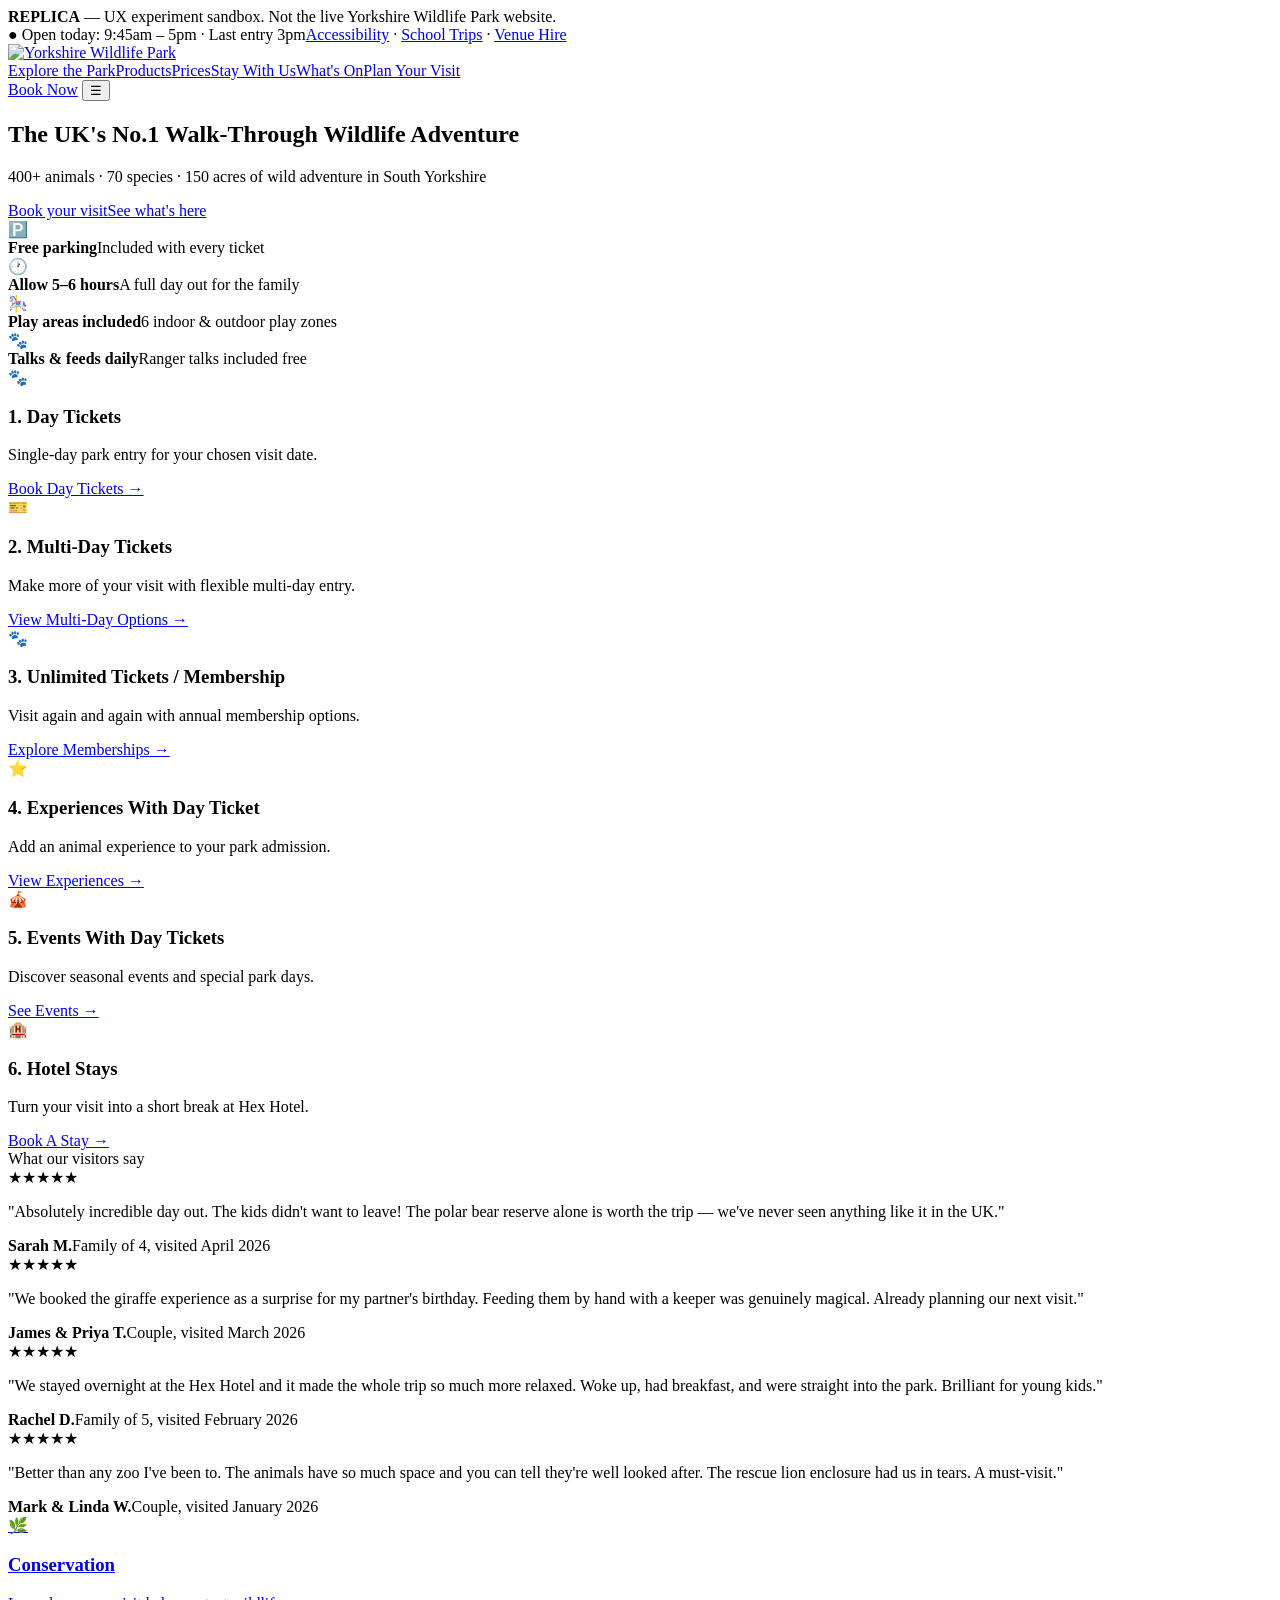
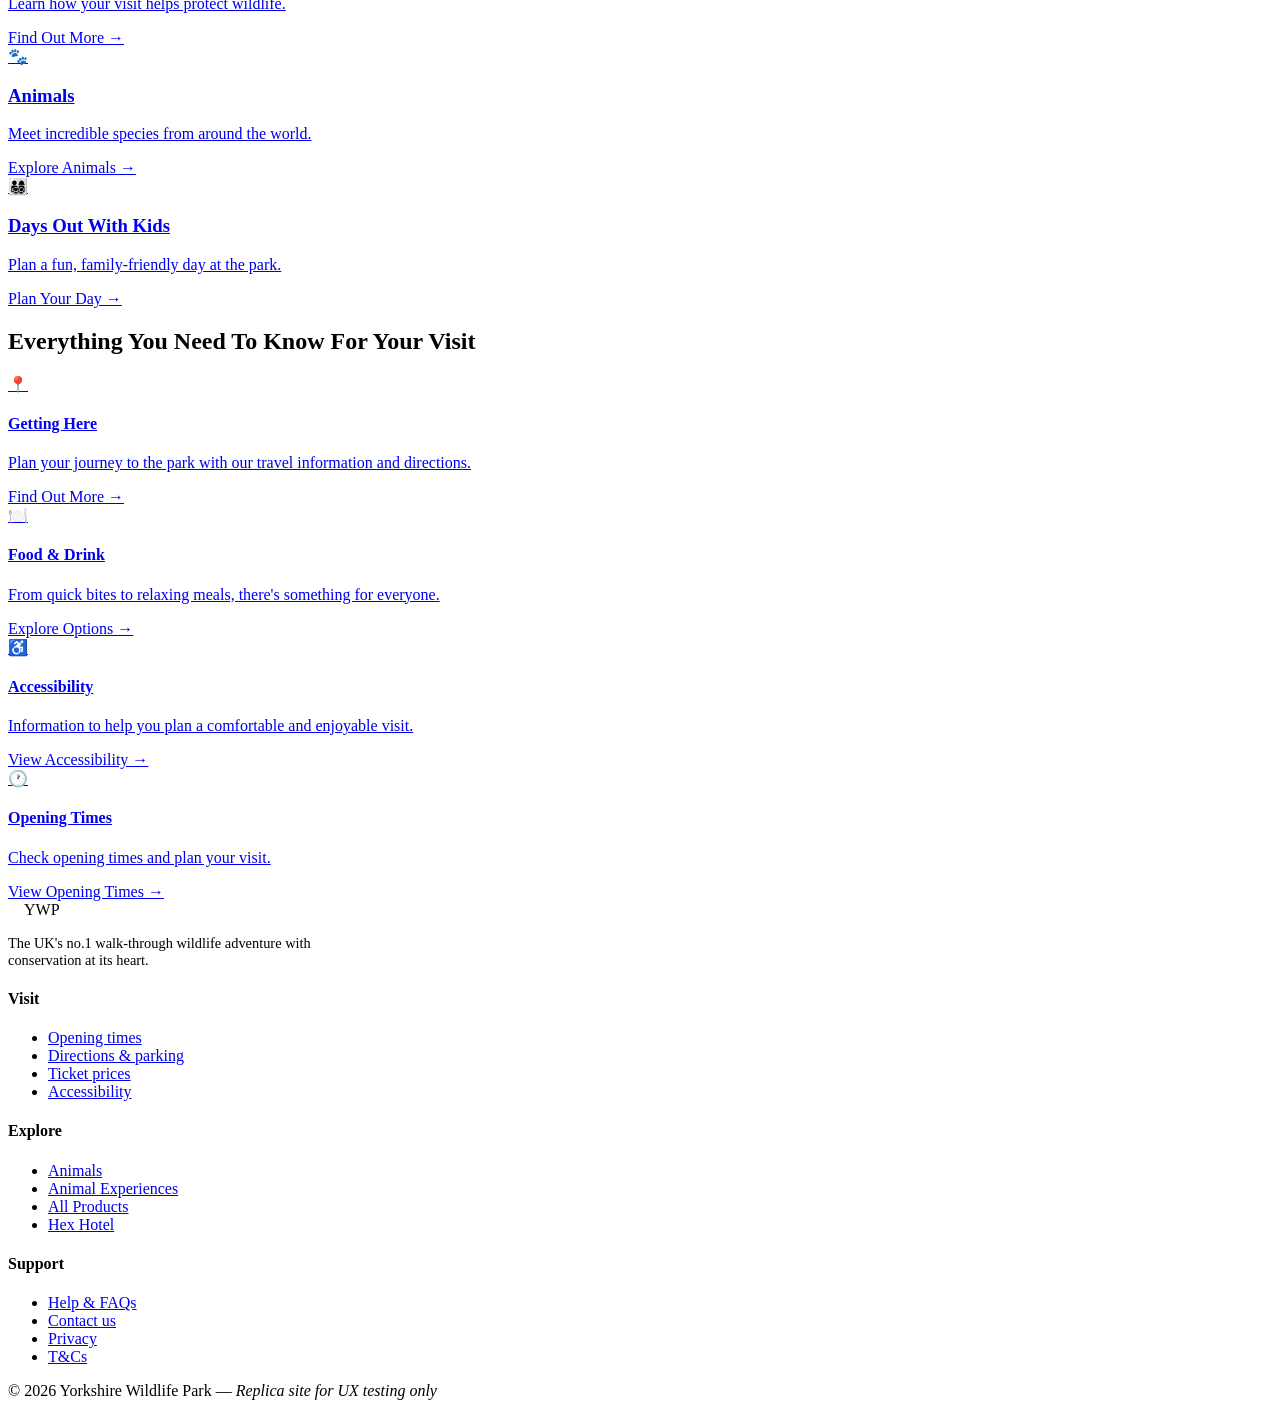
==== index.html @ b97935c6 "Add files via upload" ====
<!doctype html>
<html lang="en">
<head>
<meta charset="utf-8">
<meta name="viewport" content="width=device-width,initial-scale=1">
<title>Yorkshire Wildlife Park — Replica</title>
<link rel="stylesheet" href="css/styles.css">
</head>
<body>
<div class="replica-banner"><strong>REPLICA</strong> — UX experiment sandbox. Not the live Yorkshire Wildlife Park website.</div>
<div class="top-strip"><div class="container"><span class="open-now">● Open today: 9:45am – 5pm · Last entry 3pm</span><span><a href="#">Accessibility</a> · <a href="#">School Trips</a> · <a href="#">Venue Hire</a></span></div></div>
<header class="site-header"><div class="container">
  <a href="index.html" class="logo"><img src="https://www.yorkshirewildlifepark.com/media/x43p1ox4/ywp-primary-logo.svg" alt="Yorkshire Wildlife Park" class="logo-img"></a>
  <nav class="main-nav" id="main-nav"><a href="explore.html">Explore the Park</a><a href="products.html">Products</a><a href="tickets.html">Prices</a><a href="short-breaks.html">Stay With Us</a><a href="#">What's On</a><a href="plan.html">Plan Your Visit</a></nav>
  <a href="booking.html" class="btn btn-primary btn-sm">Book Now</a>
  <button class="mobile-toggle" aria-label="Menu" onclick="document.getElementById('main-nav').classList.toggle('open')">☰</button>
</div></header>

<section class="hero"><div class="container">
  <h1>The UK's No.1 Walk-Through Wildlife Adventure</h1>
  <p class="tagline">400+ animals · 70 species · 150 acres of wild adventure in South Yorkshire</p>
  <div class="hero-ctas"><a href="booking.html" class="btn btn-primary btn-lg">Book your visit</a><a href="explore.html" class="btn btn-ghost btn-lg">See what's here</a></div>
</div></section>

<section class="key-facts"><div class="container">
  <div class="fact"><span class="fact-icon">🅿️</span><div><strong>Free parking</strong><span>Included with every ticket</span></div></div>
  <div class="fact"><span class="fact-icon">🕐</span><div><strong>Allow 5–6 hours</strong><span>A full day out for the family</span></div></div>
  <div class="fact"><span class="fact-icon">🎠</span><div><strong>Play areas included</strong><span>6 indoor &amp; outdoor play zones</span></div></div>
  <div class="fact"><span class="fact-icon">🐾</span><div><strong>Talks &amp; feeds daily</strong><span>Ranger talks included free</span></div></div>
</div></section>

<section class="content"><div class="container">
  <div class="booking-options-grid">
    <div class="booking-option-card"><div class="bo-icon">🐾</div><h3>1. Day Tickets</h3><p>Single-day park entry for your chosen visit date.</p><div class="bo-divider"></div><div class="bo-img" style="background-image:url('https://www.yorkshirewildlifepark.com/media/s0nf1svi/better-vista.jpg');"></div><a href="booking.html" class="btn bo-btn">Book Day Tickets →</a></div>
    <div class="booking-option-card"><div class="bo-icon">🎫</div><h3>2. Multi-Day Tickets</h3><p>Make more of your visit with flexible multi-day entry.</p><div class="bo-divider"></div><div class="bo-img" style="background-image:url('https://www.yorkshirewildlifepark.com/media/0mpiyele/family-entering-ywp.jpg');"></div><a href="booking.html" class="btn bo-btn">View Multi-Day Options →</a></div>
    <div class="booking-option-card"><div class="bo-icon">🐾</div><h3>3. Unlimited Tickets / Membership</h3><p>Visit again and again with annual membership options.</p><div class="bo-divider"></div><div class="bo-img" style="background-image:url('https://www.yorkshirewildlifepark.com/media/ey4ndnwn/dsc04954-2.jpg');"></div><a href="#" class="btn bo-btn">Explore Memberships →</a></div>
    <div class="booking-option-card"><div class="bo-icon">⭐</div><h3>4. Experiences With Day Ticket</h3><p>Add an animal experience to your park admission.</p><div class="bo-divider"></div><div class="bo-img" style="background-image:url('https://www.yorkshirewildlifepark.com/media/tj0fab3y/ywp-images-3207.jpg');"></div><a href="experiences.html" class="btn bo-btn">View Experiences →</a></div>
    <div class="booking-option-card"><div class="bo-icon">🎪</div><h3>5. Events With Day Tickets</h3><p>Discover seasonal events and special park days.</p><div class="bo-divider"></div><div class="bo-img" style="background-image:url('https://www.yorkshirewildlifepark.com/media/ktldeo01/wild-live-2026-background.jpg');"></div><a href="#" class="btn bo-btn">See Events →</a></div>
    <div class="booking-option-card"><div class="bo-icon">🏨</div><h3>6. Hotel Stays</h3><p>Turn your visit into a short break at Hex Hotel.</p><div class="bo-divider"></div><div class="bo-img" style="background-image:url('https://www.yorkshirewildlifepark.com/media/pyknnd5c/dsc_3728-hex-wildlife.jpg');"></div><a href="short-breaks.html" class="btn bo-btn">Book A Stay →</a></div>
  </div>
</div></section>

<section class="testimonials"><div class="container">
  <div class="section-head"><div class="eyebrow">What our visitors say</div></div>
  <div class="testimonials-grid">
    <div class="testimonial-card"><div class="testimonial-stars">★★★★★</div><p class="testimonial-quote">"Absolutely incredible day out. The kids didn't want to leave! The polar bear reserve alone is worth the trip — we've never seen anything like it in the UK."</p><div class="testimonial-author"><strong>Sarah M.</strong><span>Family of 4, visited April 2026</span></div></div>
    <div class="testimonial-card"><div class="testimonial-stars">★★★★★</div><p class="testimonial-quote">"We booked the giraffe experience as a surprise for my partner's birthday. Feeding them by hand with a keeper was genuinely magical. Already planning our next visit."</p><div class="testimonial-author"><strong>James &amp; Priya T.</strong><span>Couple, visited March 2026</span></div></div>
    <div class="testimonial-card"><div class="testimonial-stars">★★★★★</div><p class="testimonial-quote">"We stayed overnight at the Hex Hotel and it made the whole trip so much more relaxed. Woke up, had breakfast, and were straight into the park. Brilliant for young kids."</p><div class="testimonial-author"><strong>Rachel D.</strong><span>Family of 5, visited February 2026</span></div></div>
    <div class="testimonial-card"><div class="testimonial-stars">★★★★★</div><p class="testimonial-quote">"Better than any zoo I've been to. The animals have so much space and you can tell they're well looked after. The rescue lion enclosure had us in tears. A must-visit."</p><div class="testimonial-author"><strong>Mark &amp; Linda W.</strong><span>Couple, visited January 2026</span></div></div>
  </div>
</div></section>

<section class="content" style="padding-top:0;"><div class="container">
  <div class="feature-cards-grid">
    <a href="#" class="feature-card"><div class="feature-card-bg" style="background-image:url('https://www.yorkshirewildlifepark.com/media/1afbctds/2023-project-polar-1-dr-ywp-13.jpg');"></div><div class="feature-card-overlay"><div class="feature-card-icon">🌿</div><h3>Conservation</h3><p>Learn how your visit helps protect wildlife.</p><span class="btn bo-btn">Find Out More →</span></div></a>
    <a href="explore.html" class="feature-card"><div class="feature-card-bg" style="background-image:url('https://www.yorkshirewildlifepark.com/media/mmroe2hb/2025-land-of-the-tiger-altai-dr-ywp-78.jpg');"></div><div class="feature-card-overlay"><div class="feature-card-icon">🐾</div><h3>Animals</h3><p>Meet incredible species from around the world.</p><span class="btn bo-btn">Explore Animals →</span></div></a>
    <a href="plan.html" class="feature-card"><div class="feature-card-bg" style="background-image:url('https://www.yorkshirewildlifepark.com/media/px0isaks/oasis-adventure-play-zip-wire.jpg');"></div><div class="feature-card-overlay"><div class="feature-card-icon">👨‍👩‍👧‍👦</div><h3>Days Out With Kids</h3><p>Plan a fun, family-friendly day at the park.</p><span class="btn bo-btn">Plan Your Day →</span></div></a>
  </div>
</div></section>

<section class="content alt"><div class="container">
  <h2 class="info-strip-title">Everything You Need To Know For Your Visit</h2>
  <div class="info-strip">
    <a href="plan.html" class="info-strip-card"><div class="info-strip-icon">📍</div><div><h4>Getting Here</h4><p>Plan your journey to the park with our travel information and directions.</p><span class="info-strip-link">Find Out More →</span></div></a>
    <a href="plan.html" class="info-strip-card"><div class="info-strip-icon">🍽️</div><div><h4>Food &amp; Drink</h4><p>From quick bites to relaxing meals, there's something for everyone.</p><span class="info-strip-link">Explore Options →</span></div></a>
    <a href="plan.html" class="info-strip-card"><div class="info-strip-icon">♿</div><div><h4>Accessibility</h4><p>Information to help you plan a comfortable and enjoyable visit.</p><span class="info-strip-link">View Accessibility →</span></div></a>
    <a href="plan.html" class="info-strip-card"><div class="info-strip-icon">🕐</div><div><h4>Opening Times</h4><p>Check opening times and plan your visit.</p><span class="info-strip-link">View Opening Times →</span></div></a>
  </div>
</div></section>

<footer class="site-footer"><div class="container"><div class="footer-grid">
  <div><img src="https://www.yorkshirewildlifepark.com/media/x43p1ox4/ywp-primary-logo.svg" alt="YWP" style="height:50px;margin-bottom:12px;filter:brightness(10);"><p style="margin-top:4px;font-size:0.9rem;max-width:360px;">The UK's no.1 walk-through wildlife adventure with conservation at its heart.</p></div>
  <div><h4>Visit</h4><ul><li><a href="plan.html">Opening times</a></li><li><a href="plan.html">Directions &amp; parking</a></li><li><a href="tickets.html">Ticket prices</a></li><li><a href="plan.html">Accessibility</a></li></ul></div>
  <div><h4>Explore</h4><ul><li><a href="explore.html">Animals</a></li><li><a href="experiences.html">Animal Experiences</a></li><li><a href="products.html">All Products</a></li><li><a href="short-breaks.html">Hex Hotel</a></li></ul></div>
  <div><h4>Support</h4><ul><li><a href="#">Help &amp; FAQs</a></li><li><a href="#">Contact us</a></li><li><a href="#">Privacy</a></li><li><a href="#">T&amp;Cs</a></li></ul></div>
</div><div class="copyright">© 2026 Yorkshire Wildlife Park — <em>Replica site for UX testing only</em></div></div></footer>
<script src="js/main.js"></script>
</body>
</html>
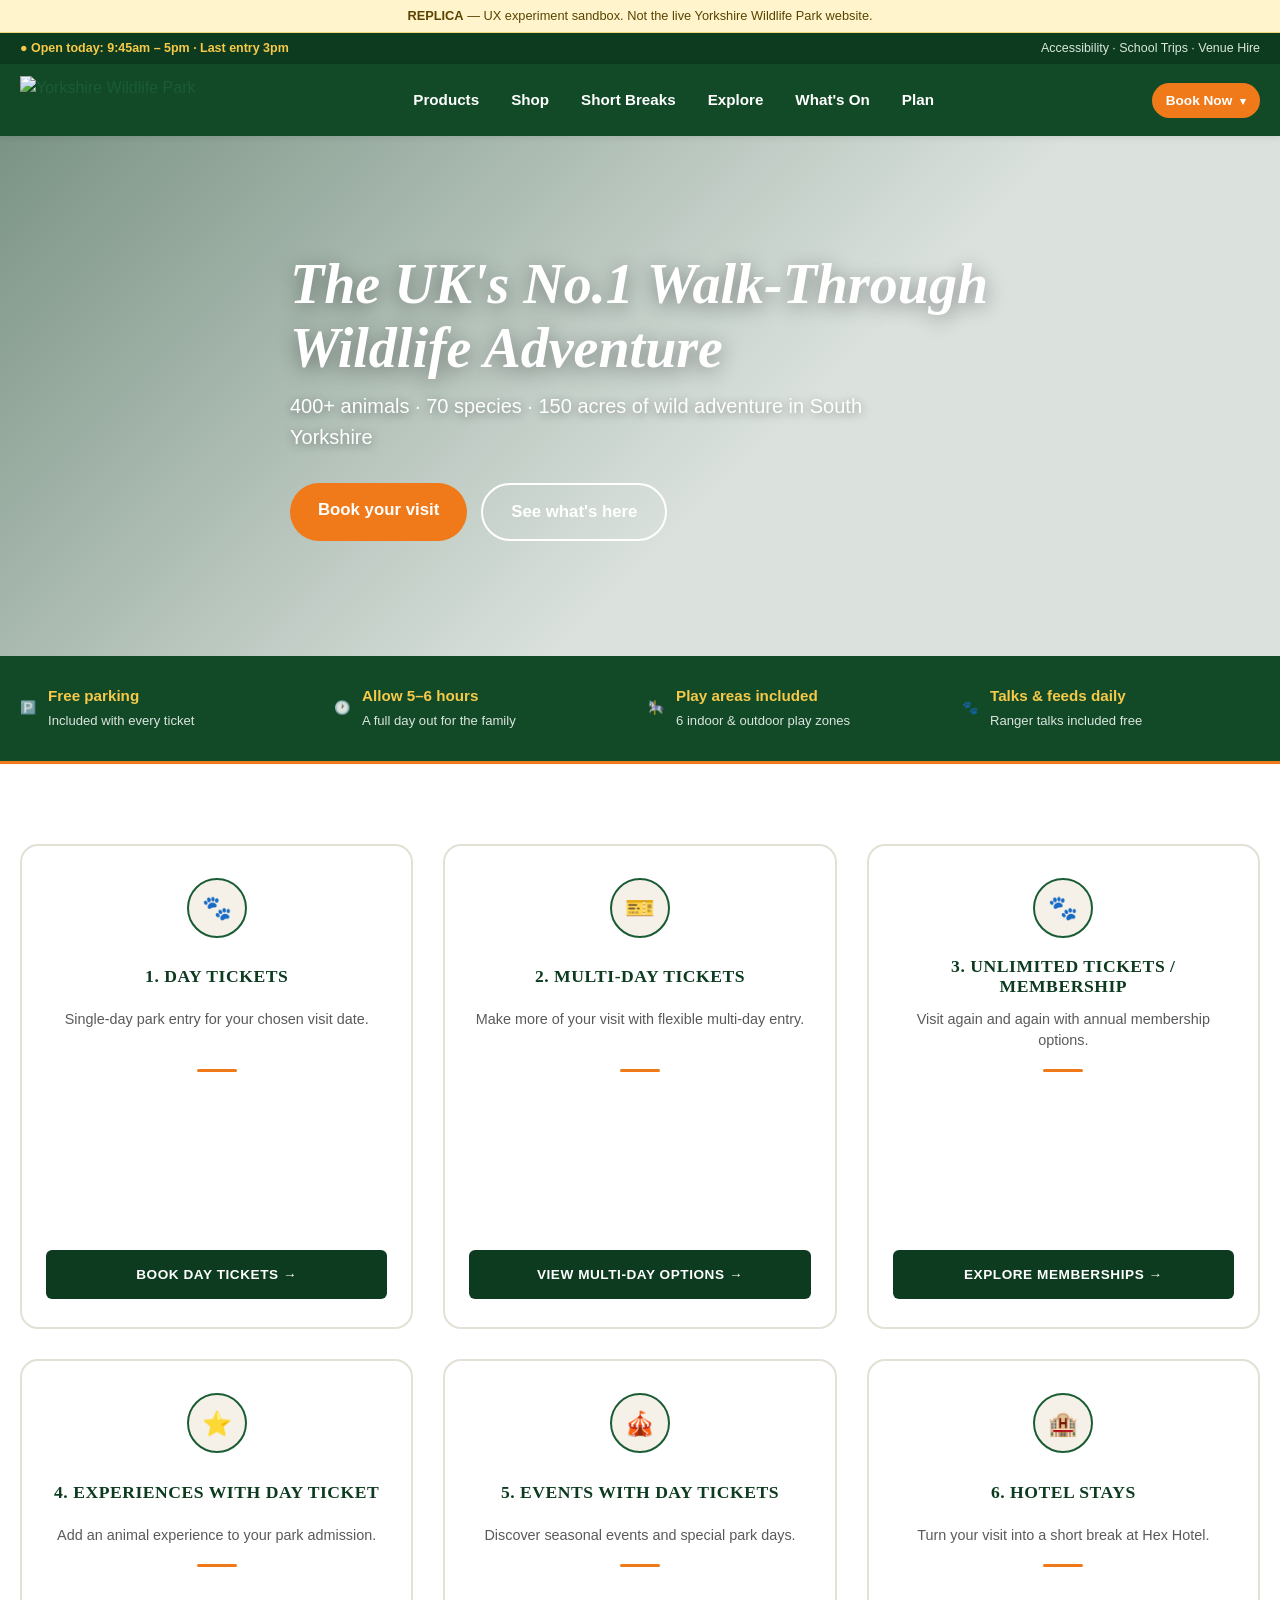
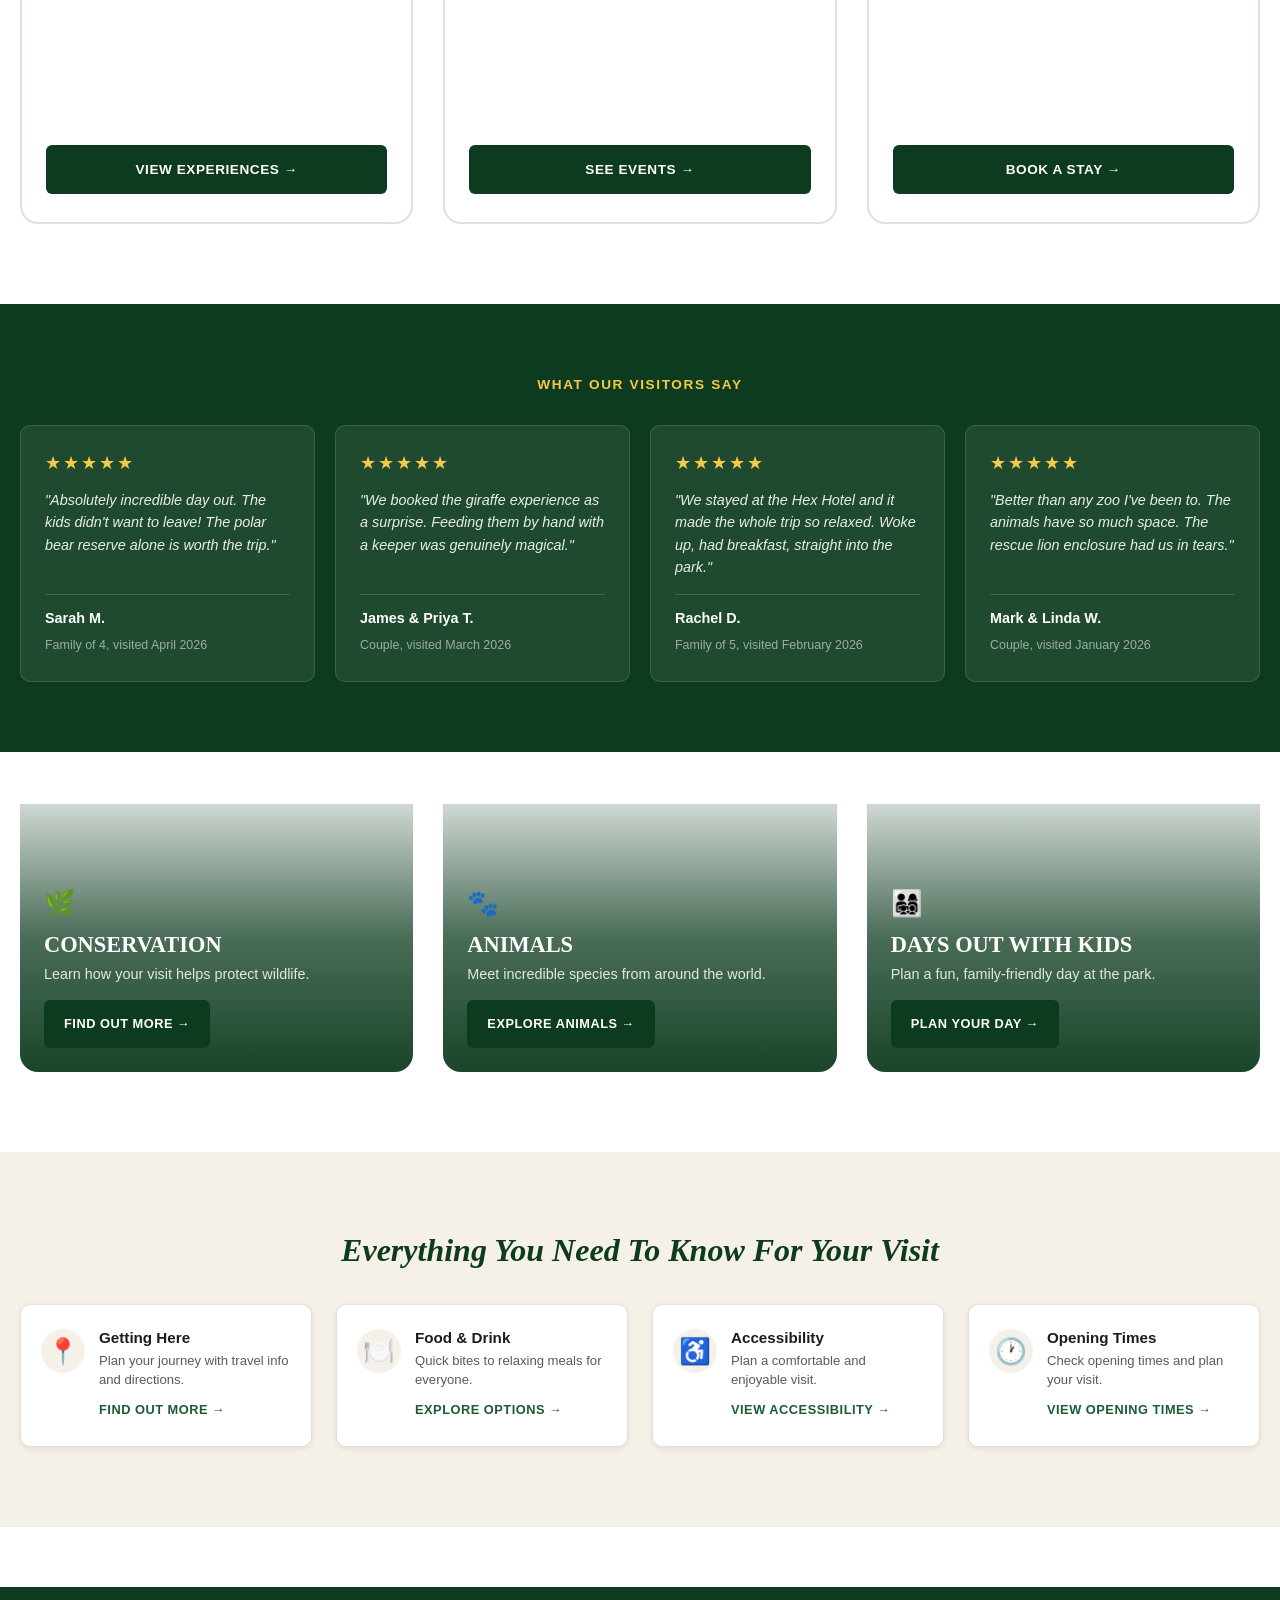
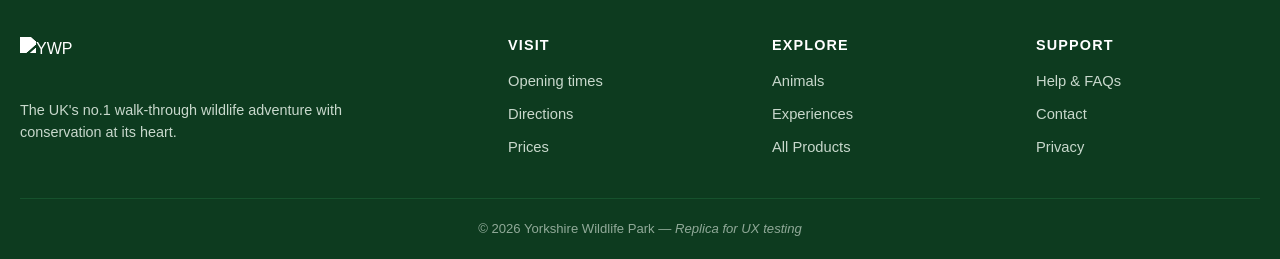
==== commit d9655966: "Add files via upload" ====
--- a/index.html
+++ b/index.html
@@ -11,8 +11,27 @@
 <div class="top-strip"><div class="container"><span class="open-now">● Open today: 9:45am – 5pm · Last entry 3pm</span><span><a href="#">Accessibility</a> · <a href="#">School Trips</a> · <a href="#">Venue Hire</a></span></div></div>
 <header class="site-header"><div class="container">
   <a href="index.html" class="logo"><img src="https://www.yorkshirewildlifepark.com/media/x43p1ox4/ywp-primary-logo.svg" alt="Yorkshire Wildlife Park" class="logo-img"></a>
-  <nav class="main-nav" id="main-nav"><a href="explore.html">Explore the Park</a><a href="products.html">Products</a><a href="tickets.html">Prices</a><a href="short-breaks.html">Stay With Us</a><a href="#">What's On</a><a href="plan.html">Plan Your Visit</a></nav>
-  <a href="booking.html" class="btn btn-primary btn-sm">Book Now</a>
+  <nav class="main-nav" id="main-nav">
+    <a href="products.html">Products</a>
+    <a href="#">Shop</a>
+    <a href="short-breaks.html">Short Breaks</a>
+    <a href="explore.html">Explore</a>
+    <a href="#">What's On</a>
+    <a href="plan.html">Plan</a>
+  </nav>
+  <div class="book-now-wrap">
+    <a href="#" class="btn btn-primary btn-sm book-now-trigger">Book Now <span class="caret">▾</span><span class="basket-badge">0</span></a>
+    <div class="mega-menu">
+      <div class="mega-menu-grid">
+        <a href="products.html" class="mm-item"><div class="mm-icon">🎟️</div><div><span class="mm-label">View Full Range</span><span class="mm-btn">Browse</span></div></a>
+        <a href="#" class="mm-item"><div class="mm-icon">🎵</div><div><span class="mm-label">Wild Live Concerts</span><span class="mm-btn">Book tickets</span></div></a>
+        <a href="experiences.html" class="mm-item"><div class="mm-icon">🐾</div><div><span class="mm-label">Animal Experiences</span><span class="mm-btn">Book now</span></div></a>
+        <a href="#" class="mm-item"><div class="mm-icon">👤</div><div><span class="mm-label">Members Admission</span><span class="mm-btn">Log in</span></div></a>
+        <a href="#" class="mm-item"><div class="mm-icon">🎪</div><div><span class="mm-label">Event Admission</span><span class="mm-btn">Find out more</span></div></a>
+        <a href="#" class="mm-item"><div class="mm-icon">🎁</div><div><span class="mm-label">Redeem Vouchers</span><span class="mm-btn">Redeem here</span></div></a>
+      </div>
+    </div>
+  </div>
   <button class="mobile-toggle" aria-label="Menu" onclick="document.getElementById('main-nav').classList.toggle('open')">☰</button>
 </div></header>
 
@@ -43,10 +62,10 @@
 <section class="testimonials"><div class="container">
   <div class="section-head"><div class="eyebrow">What our visitors say</div></div>
   <div class="testimonials-grid">
-    <div class="testimonial-card"><div class="testimonial-stars">★★★★★</div><p class="testimonial-quote">"Absolutely incredible day out. The kids didn't want to leave! The polar bear reserve alone is worth the trip — we've never seen anything like it in the UK."</p><div class="testimonial-author"><strong>Sarah M.</strong><span>Family of 4, visited April 2026</span></div></div>
-    <div class="testimonial-card"><div class="testimonial-stars">★★★★★</div><p class="testimonial-quote">"We booked the giraffe experience as a surprise for my partner's birthday. Feeding them by hand with a keeper was genuinely magical. Already planning our next visit."</p><div class="testimonial-author"><strong>James &amp; Priya T.</strong><span>Couple, visited March 2026</span></div></div>
-    <div class="testimonial-card"><div class="testimonial-stars">★★★★★</div><p class="testimonial-quote">"We stayed overnight at the Hex Hotel and it made the whole trip so much more relaxed. Woke up, had breakfast, and were straight into the park. Brilliant for young kids."</p><div class="testimonial-author"><strong>Rachel D.</strong><span>Family of 5, visited February 2026</span></div></div>
-    <div class="testimonial-card"><div class="testimonial-stars">★★★★★</div><p class="testimonial-quote">"Better than any zoo I've been to. The animals have so much space and you can tell they're well looked after. The rescue lion enclosure had us in tears. A must-visit."</p><div class="testimonial-author"><strong>Mark &amp; Linda W.</strong><span>Couple, visited January 2026</span></div></div>
+    <div class="testimonial-card"><div class="testimonial-stars">★★★★★</div><p class="testimonial-quote">"Absolutely incredible day out. The kids didn't want to leave! The polar bear reserve alone is worth the trip."</p><div class="testimonial-author"><strong>Sarah M.</strong><span>Family of 4, visited April 2026</span></div></div>
+    <div class="testimonial-card"><div class="testimonial-stars">★★★★★</div><p class="testimonial-quote">"We booked the giraffe experience as a surprise. Feeding them by hand with a keeper was genuinely magical."</p><div class="testimonial-author"><strong>James &amp; Priya T.</strong><span>Couple, visited March 2026</span></div></div>
+    <div class="testimonial-card"><div class="testimonial-stars">★★★★★</div><p class="testimonial-quote">"We stayed at the Hex Hotel and it made the whole trip so relaxed. Woke up, had breakfast, straight into the park."</p><div class="testimonial-author"><strong>Rachel D.</strong><span>Family of 5, visited February 2026</span></div></div>
+    <div class="testimonial-card"><div class="testimonial-stars">★★★★★</div><p class="testimonial-quote">"Better than any zoo I've been to. The animals have so much space. The rescue lion enclosure had us in tears."</p><div class="testimonial-author"><strong>Mark &amp; Linda W.</strong><span>Couple, visited January 2026</span></div></div>
   </div>
 </div></section>
 
@@ -61,19 +80,19 @@
 <section class="content alt"><div class="container">
   <h2 class="info-strip-title">Everything You Need To Know For Your Visit</h2>
   <div class="info-strip">
-    <a href="plan.html" class="info-strip-card"><div class="info-strip-icon">📍</div><div><h4>Getting Here</h4><p>Plan your journey to the park with our travel information and directions.</p><span class="info-strip-link">Find Out More →</span></div></a>
-    <a href="plan.html" class="info-strip-card"><div class="info-strip-icon">🍽️</div><div><h4>Food &amp; Drink</h4><p>From quick bites to relaxing meals, there's something for everyone.</p><span class="info-strip-link">Explore Options →</span></div></a>
-    <a href="plan.html" class="info-strip-card"><div class="info-strip-icon">♿</div><div><h4>Accessibility</h4><p>Information to help you plan a comfortable and enjoyable visit.</p><span class="info-strip-link">View Accessibility →</span></div></a>
+    <a href="plan.html" class="info-strip-card"><div class="info-strip-icon">📍</div><div><h4>Getting Here</h4><p>Plan your journey with travel info and directions.</p><span class="info-strip-link">Find Out More →</span></div></a>
+    <a href="plan.html" class="info-strip-card"><div class="info-strip-icon">🍽️</div><div><h4>Food &amp; Drink</h4><p>Quick bites to relaxing meals for everyone.</p><span class="info-strip-link">Explore Options →</span></div></a>
+    <a href="plan.html" class="info-strip-card"><div class="info-strip-icon">♿</div><div><h4>Accessibility</h4><p>Plan a comfortable and enjoyable visit.</p><span class="info-strip-link">View Accessibility →</span></div></a>
     <a href="plan.html" class="info-strip-card"><div class="info-strip-icon">🕐</div><div><h4>Opening Times</h4><p>Check opening times and plan your visit.</p><span class="info-strip-link">View Opening Times →</span></div></a>
   </div>
 </div></section>
 
 <footer class="site-footer"><div class="container"><div class="footer-grid">
   <div><img src="https://www.yorkshirewildlifepark.com/media/x43p1ox4/ywp-primary-logo.svg" alt="YWP" style="height:50px;margin-bottom:12px;filter:brightness(10);"><p style="margin-top:4px;font-size:0.9rem;max-width:360px;">The UK's no.1 walk-through wildlife adventure with conservation at its heart.</p></div>
-  <div><h4>Visit</h4><ul><li><a href="plan.html">Opening times</a></li><li><a href="plan.html">Directions &amp; parking</a></li><li><a href="tickets.html">Ticket prices</a></li><li><a href="plan.html">Accessibility</a></li></ul></div>
-  <div><h4>Explore</h4><ul><li><a href="explore.html">Animals</a></li><li><a href="experiences.html">Animal Experiences</a></li><li><a href="products.html">All Products</a></li><li><a href="short-breaks.html">Hex Hotel</a></li></ul></div>
-  <div><h4>Support</h4><ul><li><a href="#">Help &amp; FAQs</a></li><li><a href="#">Contact us</a></li><li><a href="#">Privacy</a></li><li><a href="#">T&amp;Cs</a></li></ul></div>
-</div><div class="copyright">© 2026 Yorkshire Wildlife Park — <em>Replica site for UX testing only</em></div></div></footer>
+  <div><h4>Visit</h4><ul><li><a href="plan.html">Opening times</a></li><li><a href="plan.html">Directions</a></li><li><a href="tickets.html">Prices</a></li></ul></div>
+  <div><h4>Explore</h4><ul><li><a href="explore.html">Animals</a></li><li><a href="experiences.html">Experiences</a></li><li><a href="products.html">All Products</a></li></ul></div>
+  <div><h4>Support</h4><ul><li><a href="#">Help &amp; FAQs</a></li><li><a href="#">Contact</a></li><li><a href="#">Privacy</a></li></ul></div>
+</div><div class="copyright">© 2026 Yorkshire Wildlife Park — <em>Replica for UX testing</em></div></div></footer>
 <script src="js/main.js"></script>
 </body>
 </html>
--- a/css/styles.css
+++ b/css/styles.css
@@ -0,0 +1,225 @@
+/* =========================================================
+   Yorkshire Wildlife Park — Replica Site
+   ========================================================= */
+:root {
+  --ywp-green-900: #0d3b1f;
+  --ywp-green-800: #124a28;
+  --ywp-green-700: #1a5c34;
+  --ywp-green-600: #2a7a47;
+  --ywp-green-500: #3a9658;
+  --ywp-cream:     #f5f1e8;
+  --ywp-orange:    #f07a1a;
+  --ywp-orange-dk: #d9640a;
+  --ywp-yellow:    #f7c948;
+  --ywp-text:      #1c1c1c;
+  --ywp-muted:     #5a5a5a;
+  --ywp-border:    #e3e0d6;
+  --ywp-bg:        #ffffff;
+  --radius-sm: 6px;
+  --radius-md: 10px;
+  --radius-lg: 18px;
+  --shadow-sm: 0 2px 6px rgba(0,0,0,0.08);
+  --shadow-md: 0 8px 24px rgba(0,0,0,0.12);
+  --font-display: 'Fraunces', Georgia, serif;
+  --font-body: 'Nunito Sans', -apple-system, BlinkMacSystemFont, 'Segoe UI', sans-serif;
+}
+@import url('https://fonts.googleapis.com/css2?family=Fraunces:wght@500;700;900&family=Nunito+Sans:wght@400;600;700;900&display=swap');
+
+* { box-sizing: border-box; margin: 0; padding: 0; }
+html { scroll-behavior: smooth; }
+body { font-family: var(--font-body); color: var(--ywp-text); background: var(--ywp-bg); line-height: 1.55; -webkit-font-smoothing: antialiased; }
+h1,h2,h3,h4 { font-family: var(--font-display); font-weight: 700; line-height: 1.15; color: var(--ywp-green-900); }
+h1 { font-size: clamp(2rem, 5vw, 3.5rem); }
+h2 { font-size: clamp(1.6rem, 3vw, 2.4rem); }
+h3 { font-size: 1.25rem; }
+a { color: var(--ywp-green-700); text-decoration: none; }
+a:hover { text-decoration: underline; }
+img { max-width: 100%; display: block; }
+
+.replica-banner { background: #fff4cc; border-bottom: 1px solid #f0d87a; color: #5a4400; text-align: center; padding: 6px 16px; font-size: 0.8rem; }
+.replica-banner strong { font-weight: 700; }
+
+.top-strip { background: var(--ywp-green-900); color: #d8e8dc; font-size: 0.78rem; padding: 6px 0; }
+.top-strip .container { display: flex; justify-content: space-between; gap: 20px; flex-wrap: wrap; }
+.top-strip a { color: #d8e8dc; }
+.top-strip .open-now { color: var(--ywp-yellow); font-weight: 600; }
+
+.container { max-width: 1280px; margin: 0 auto; padding: 0 20px; }
+
+/* Header / Nav */
+.site-header { background: var(--ywp-green-800); color: #fff; position: sticky; top: 0; z-index: 100; box-shadow: var(--shadow-sm); }
+.site-header .container { display: flex; align-items: center; justify-content: space-between; padding-top: 12px; padding-bottom: 12px; gap: 16px; }
+.logo-img { height: 48px; }
+.main-nav { display: flex; align-items: center; gap: 4px; }
+.main-nav a { color: #fff; padding: 10px 14px; font-weight: 600; font-size: 0.95rem; border-radius: var(--radius-sm); transition: background 0.15s; }
+.main-nav a:hover { background: rgba(255,255,255,0.1); text-decoration: none; }
+.main-nav a.active { background: var(--ywp-green-700); }
+
+.btn { display: inline-block; padding: 11px 22px; border-radius: 999px; font-weight: 700; font-family: var(--font-body); font-size: 0.95rem; border: none; cursor: pointer; transition: transform 0.1s, box-shadow 0.15s, background 0.15s; text-decoration: none !important; white-space: nowrap; }
+.btn-primary { background: var(--ywp-orange); color: #fff; }
+.btn-primary:hover { background: var(--ywp-orange-dk); box-shadow: var(--shadow-sm); }
+.btn-secondary { background: #fff; color: var(--ywp-green-800); border: 2px solid var(--ywp-green-800); }
+.btn-secondary:hover { background: var(--ywp-green-800); color: #fff; }
+.btn-ghost { background: transparent; color: #fff; border: 2px solid #fff; }
+.btn-ghost:hover { background: #fff; color: var(--ywp-green-800); }
+.btn-lg { padding: 14px 28px; font-size: 1.05rem; }
+.btn-sm { padding: 7px 14px; font-size: 0.85rem; }
+.mobile-toggle { display: none; background: none; border: none; color: #fff; font-size: 1.5rem; cursor: pointer; }
+
+/* Book Now dropdown + mega menu */
+.book-now-wrap { position: relative; }
+.book-now-trigger { position: relative; }
+.book-now-trigger .caret { font-size: 0.7rem; margin-left: 4px; }
+.basket-badge { position: absolute; top: -6px; right: -8px; background: #e74c3c; color: #fff; width: 20px; height: 20px; border-radius: 50%; font-size: 0.7rem; font-weight: 700; display: none; align-items: center; justify-content: center; }
+.mega-menu { display: none; position: absolute; top: 100%; right: 0; background: #fff; border-radius: var(--radius-md); box-shadow: var(--shadow-md); padding: 16px; min-width: 520px; z-index: 200; margin-top: 8px; }
+.mega-menu.open { display: block; }
+.mega-menu-grid { display: grid; grid-template-columns: 1fr 1fr 1fr; gap: 10px; }
+.mm-item { display: flex; align-items: center; gap: 12px; padding: 14px 16px; border-radius: var(--radius-sm); transition: background 0.15s; text-decoration: none !important; border: 1px solid var(--ywp-border); }
+.mm-item:hover { background: var(--ywp-cream); }
+.mm-icon { width: 36px; height: 36px; border-radius: 50%; background: var(--ywp-cream); border: 2px solid var(--ywp-green-600); display: flex; align-items: center; justify-content: center; font-size: 1rem; flex-shrink: 0; }
+.mm-item .mm-label { font-weight: 700; font-size: 0.85rem; color: var(--ywp-green-900); display: block; }
+.mm-item .mm-btn { display: inline-block; margin-top: 4px; background: var(--ywp-green-600); color: #fff; padding: 4px 12px; border-radius: var(--radius-sm); font-size: 0.72rem; font-weight: 700; }
+
+/* Hero */
+.hero { position: relative; min-height: 520px; display: flex; align-items: center; color: #fff; overflow: hidden; }
+.hero::before { content: ''; position: absolute; inset: 0; background: linear-gradient(135deg, rgba(13,59,31,0.55) 0%, rgba(13,59,31,0.15) 60%), url('https://www.yorkshirewildlifepark.com/media/s0nf1svi/better-vista.jpg') center/cover; z-index: 0; }
+.hero .container { position: relative; z-index: 1; padding-top: 80px; padding-bottom: 80px; }
+.hero h1 { color: #fff; font-style: italic; font-weight: 900; text-shadow: 0 4px 20px rgba(0,0,0,0.4); max-width: 700px; margin-bottom: 10px; }
+.hero .tagline { font-size: 1.25rem; max-width: 600px; margin-bottom: 30px; text-shadow: 0 2px 10px rgba(0,0,0,0.4); }
+.hero-ctas { display: flex; gap: 14px; flex-wrap: wrap; }
+
+/* Sections */
+section.content { padding: 80px 0; }
+section.content.alt { background: var(--ywp-cream); }
+.section-head { text-align: center; max-width: 700px; margin: 0 auto 40px; }
+.section-head .eyebrow { color: var(--ywp-orange); font-weight: 700; font-size: 0.85rem; text-transform: uppercase; letter-spacing: 0.12em; margin-bottom: 10px; }
+.section-head p { color: var(--ywp-muted); font-size: 1.05rem; margin-top: 10px; }
+
+/* Card grid */
+.card-grid { display: grid; grid-template-columns: repeat(auto-fit, minmax(260px, 1fr)); gap: 24px; }
+.card { background: #fff; border-radius: var(--radius-lg); overflow: hidden; box-shadow: var(--shadow-sm); transition: transform 0.2s, box-shadow 0.2s; display: flex; flex-direction: column; }
+.card:hover { transform: translateY(-4px); box-shadow: var(--shadow-md); }
+.card .card-img { height: 200px; background: linear-gradient(135deg, var(--ywp-green-700), var(--ywp-green-500)); background-size: cover; background-position: center; position: relative; }
+.card .card-img .badge { position: absolute; top: 12px; left: 12px; background: var(--ywp-orange); color: #fff; padding: 4px 10px; border-radius: 999px; font-size: 0.75rem; font-weight: 700; text-transform: uppercase; }
+.card .card-body { padding: 20px; flex: 1; display: flex; flex-direction: column; }
+.card h3 { margin-bottom: 8px; }
+.card .card-body p { color: var(--ywp-muted); font-size: 0.92rem; margin-bottom: 14px; flex: 1; }
+.card .card-body .btn { align-self: flex-start; }
+
+/* Page header */
+.page-header { background: linear-gradient(135deg, var(--ywp-green-800) 0%, var(--ywp-green-600) 100%); color: #fff; padding: 60px 0 50px; text-align: center; }
+.page-header h1 { color: #fff; margin-bottom: 10px; font-style: italic; }
+.page-header .crumb { font-size: 0.9rem; opacity: 0.85; margin-bottom: 14px; }
+.page-header .crumb a { color: #fff; text-decoration: underline; }
+
+/* Pricing table */
+.price-tabs { display: flex; gap: 4px; border-bottom: 2px solid var(--ywp-border); margin-bottom: 30px; }
+.price-tab { padding: 12px 24px; background: none; border: none; font-family: var(--font-body); font-weight: 700; font-size: 1rem; color: var(--ywp-muted); cursor: pointer; border-bottom: 3px solid transparent; margin-bottom: -2px; }
+.price-tab.active { color: var(--ywp-green-800); border-bottom-color: var(--ywp-orange); }
+.price-table-wrap { overflow-x: auto; }
+.price-table { width: 100%; border-collapse: collapse; background: #fff; border-radius: var(--radius-md); overflow: hidden; box-shadow: var(--shadow-sm); }
+.price-table th,.price-table td { padding: 14px 16px; text-align: left; border-bottom: 1px solid var(--ywp-border); }
+.price-table thead th { background: var(--ywp-green-800); color: #fff; font-family: var(--font-body); font-size: 0.85rem; text-transform: uppercase; letter-spacing: 0.05em; }
+.price-table tbody tr:hover { background: var(--ywp-cream); }
+.price-table .price { font-weight: 700; color: var(--ywp-green-800); }
+.price-table .type-label { font-weight: 700; color: var(--ywp-text); }
+.price-table .type-sub { font-size: 0.82rem; color: var(--ywp-muted); }
+
+/* Experiences */
+.experience-card { background: #fff; border-radius: var(--radius-lg); overflow: hidden; box-shadow: var(--shadow-sm); display: flex; flex-direction: column; }
+.experience-card .exp-img { height: 220px; background-size: cover; background-position: center; position: relative; }
+.experience-card .tier-badge { position: absolute; top: 14px; right: 14px; background: #fff; color: var(--ywp-green-800); padding: 5px 12px; border-radius: 999px; font-size: 0.78rem; font-weight: 700; text-transform: uppercase; }
+.experience-card .exp-body { padding: 22px; flex: 1; display: flex; flex-direction: column; }
+.experience-card h3 { margin-bottom: 6px; }
+.experience-card .exp-price { color: var(--ywp-orange); font-weight: 700; font-size: 1.1rem; margin-bottom: 8px; }
+.experience-card .exp-meta { display: flex; gap: 14px; font-size: 0.82rem; color: var(--ywp-muted); margin-bottom: 12px; flex-wrap: wrap; }
+.experience-card p { color: var(--ywp-muted); font-size: 0.92rem; margin-bottom: 16px; flex: 1; }
+
+/* Footer */
+.site-footer { background: var(--ywp-green-900); color: #c8d8cc; padding: 50px 0 20px; margin-top: 60px; }
+.site-footer .footer-grid { display: grid; grid-template-columns: 2fr 1fr 1fr 1fr; gap: 40px; margin-bottom: 30px; }
+.site-footer h4 { color: #fff; margin-bottom: 16px; font-family: var(--font-body); font-size: 0.9rem; text-transform: uppercase; letter-spacing: 0.08em; }
+.site-footer ul { list-style: none; }
+.site-footer li { margin-bottom: 8px; }
+.site-footer a { color: #c8d8cc; font-size: 0.92rem; }
+.site-footer .copyright { border-top: 1px solid var(--ywp-green-700); padding-top: 20px; font-size: 0.82rem; opacity: 0.7; text-align: center; }
+
+/* Key facts bar */
+.key-facts { background: var(--ywp-green-800); padding: 20px 0; color: #fff; border-bottom: 3px solid var(--ywp-orange); }
+.key-facts .container { display: grid; grid-template-columns: repeat(4, 1fr); gap: 16px; }
+.fact { display: flex; align-items: center; gap: 12px; padding: 8px 0; }
+.fact-icon { font-size: 1.6rem; flex-shrink: 0; }
+.fact strong { display: block; font-size: 0.95rem; color: var(--ywp-yellow); }
+.fact span { font-size: 0.82rem; opacity: 0.85; }
+
+/* 6 Booking option cards */
+.booking-options-grid { display: grid; grid-template-columns: repeat(3, 1fr); gap: 30px; }
+.booking-option-card { background: #fff; border: 2px solid var(--ywp-border); border-radius: var(--radius-lg); text-align: center; overflow: hidden; display: flex; flex-direction: column; transition: transform 0.2s, box-shadow 0.2s; }
+.booking-option-card:hover { transform: translateY(-4px); box-shadow: var(--shadow-md); }
+.bo-icon { width: 60px; height: 60px; margin: 32px auto 16px; background: var(--ywp-cream); border: 2px solid var(--ywp-green-700); border-radius: 50%; display: flex; align-items: center; justify-content: center; font-size: 1.5rem; flex-shrink: 0; }
+.booking-option-card h3 { font-family: var(--font-display); font-size: 1.1rem; font-weight: 700; text-transform: uppercase; letter-spacing: 0.03em; color: var(--ywp-green-900); margin: 0 24px 10px; min-height: 2.6em; display: flex; align-items: center; justify-content: center; }
+.booking-option-card p { color: var(--ywp-muted); font-size: 0.9rem; margin: 0 24px 18px; line-height: 1.45; flex: 1; }
+.bo-divider { width: 40px; height: 3px; background: var(--ywp-orange); margin: 0 auto 20px; border-radius: 2px; }
+.bo-img { height: 140px; background-size: cover; background-position: center; margin: 0 24px; border-radius: var(--radius-md); }
+.bo-btn { display: block; margin: 18px 24px 28px; background: var(--ywp-green-900); color: #fff; padding: 14px 20px; border-radius: var(--radius-sm); font-weight: 700; font-size: 0.85rem; text-transform: uppercase; letter-spacing: 0.04em; text-align: center; transition: background 0.15s; }
+.bo-btn:hover { background: var(--ywp-green-700); text-decoration: none; }
+
+/* Feature cards */
+.feature-cards-grid { display: grid; grid-template-columns: repeat(3, 1fr); gap: 30px; }
+.feature-card { position: relative; border-radius: var(--radius-lg); overflow: hidden; min-height: 320px; display: flex; align-items: flex-end; text-decoration: none !important; transition: transform 0.2s; }
+.feature-card:hover { transform: translateY(-4px); }
+.feature-card-bg { position: absolute; inset: 0; background-size: cover; background-position: center; transition: transform 0.3s; }
+.feature-card:hover .feature-card-bg { transform: scale(1.05); }
+.feature-card-overlay { position: relative; z-index: 1; background: linear-gradient(0deg, rgba(13,59,31,0.95) 0%, rgba(13,59,31,0.75) 50%, rgba(13,59,31,0.2) 100%); width: 100%; padding: 80px 24px 24px; color: #fff; }
+.feature-card-icon { font-size: 1.6rem; margin-bottom: 8px; }
+.feature-card-overlay h3 { color: #fff; font-family: var(--font-display); font-size: 1.4rem; font-weight: 900; text-transform: uppercase; margin-bottom: 6px; }
+.feature-card-overlay p { color: rgba(255,255,255,0.85); font-size: 0.9rem; margin-bottom: 14px; }
+.feature-card-overlay .bo-btn { display: inline-block; margin: 0; font-size: 0.8rem; }
+
+/* Info strip */
+.info-strip-title { text-align: center; font-family: var(--font-display); font-style: italic; font-size: clamp(1.4rem, 3vw, 2rem); color: var(--ywp-green-900); margin-bottom: 36px; }
+.info-strip { display: grid; grid-template-columns: repeat(4, 1fr); gap: 24px; }
+.info-strip-card { background: #fff; border-radius: var(--radius-md); padding: 24px 20px; box-shadow: var(--shadow-sm); display: flex; gap: 14px; align-items: flex-start; text-decoration: none !important; transition: transform 0.15s, box-shadow 0.15s; border: 1px solid var(--ywp-border); }
+.info-strip-card:hover { transform: translateY(-3px); box-shadow: var(--shadow-md); }
+.info-strip-icon { font-size: 1.6rem; flex-shrink: 0; width: 44px; height: 44px; background: var(--ywp-cream); border-radius: 50%; display: flex; align-items: center; justify-content: center; }
+.info-strip-card h4 { font-family: var(--font-body); font-weight: 700; font-size: 0.95rem; color: var(--ywp-text); margin-bottom: 4px; }
+.info-strip-card p { font-size: 0.82rem; color: var(--ywp-muted); line-height: 1.45; margin-bottom: 8px; }
+.info-strip-link { font-size: 0.8rem; font-weight: 700; color: var(--ywp-green-700); text-transform: uppercase; letter-spacing: 0.04em; }
+
+/* Testimonials */
+.testimonials { background: var(--ywp-green-900); padding: 70px 0; color: #fff; }
+.testimonials .section-head { margin-bottom: 30px; }
+.testimonials .eyebrow { color: var(--ywp-yellow); }
+.testimonials-grid { display: grid; grid-template-columns: repeat(4, 1fr); gap: 20px; }
+.testimonial-card { background: rgba(255,255,255,0.08); border: 1px solid rgba(255,255,255,0.12); border-radius: var(--radius-md); padding: 24px; display: flex; flex-direction: column; }
+.testimonial-stars { color: var(--ywp-yellow); font-size: 1.1rem; letter-spacing: 2px; margin-bottom: 12px; }
+.testimonial-quote { font-size: 0.9rem; line-height: 1.55; color: rgba(255,255,255,0.9); font-style: italic; flex: 1; margin-bottom: 16px; }
+.testimonial-author { border-top: 1px solid rgba(255,255,255,0.15); padding-top: 12px; }
+.testimonial-author strong { display: block; font-size: 0.9rem; color: #fff; margin-bottom: 2px; }
+.testimonial-author span { font-size: 0.78rem; color: rgba(255,255,255,0.55); }
+
+/* Final CTA */
+.final-cta { background: linear-gradient(135deg, var(--ywp-green-800) 0%, var(--ywp-green-600) 100%); padding: 60px 0; margin-top: 0; }
+
+/* Responsive */
+@media (max-width: 900px) {
+  .main-nav { display: none; position: absolute; top: 100%; left: 0; right: 0; background: var(--ywp-green-800); flex-direction: column; padding: 10px; }
+  .main-nav.open { display: flex; }
+  .main-nav a { width: 100%; }
+  .mobile-toggle { display: block; }
+  .booking-options-grid { grid-template-columns: repeat(2, 1fr); }
+  .feature-cards-grid { grid-template-columns: 1fr; }
+  .info-strip { grid-template-columns: repeat(2, 1fr); }
+  .testimonials-grid { grid-template-columns: repeat(2, 1fr); }
+  .key-facts .container { grid-template-columns: 1fr 1fr; }
+  .site-footer .footer-grid { grid-template-columns: 1fr 1fr; }
+}
+@media (max-width: 600px) {
+  .hero { min-height: 420px; }
+  .booking-options-grid { grid-template-columns: 1fr; }
+  .info-strip { grid-template-columns: 1fr; }
+  .testimonials-grid { grid-template-columns: 1fr; }
+  .key-facts .container { grid-template-columns: 1fr; }
+  .site-footer .footer-grid { grid-template-columns: 1fr; }
+  .price-table th,.price-table td { padding: 10px 8px; font-size: 0.85rem; }
+}
